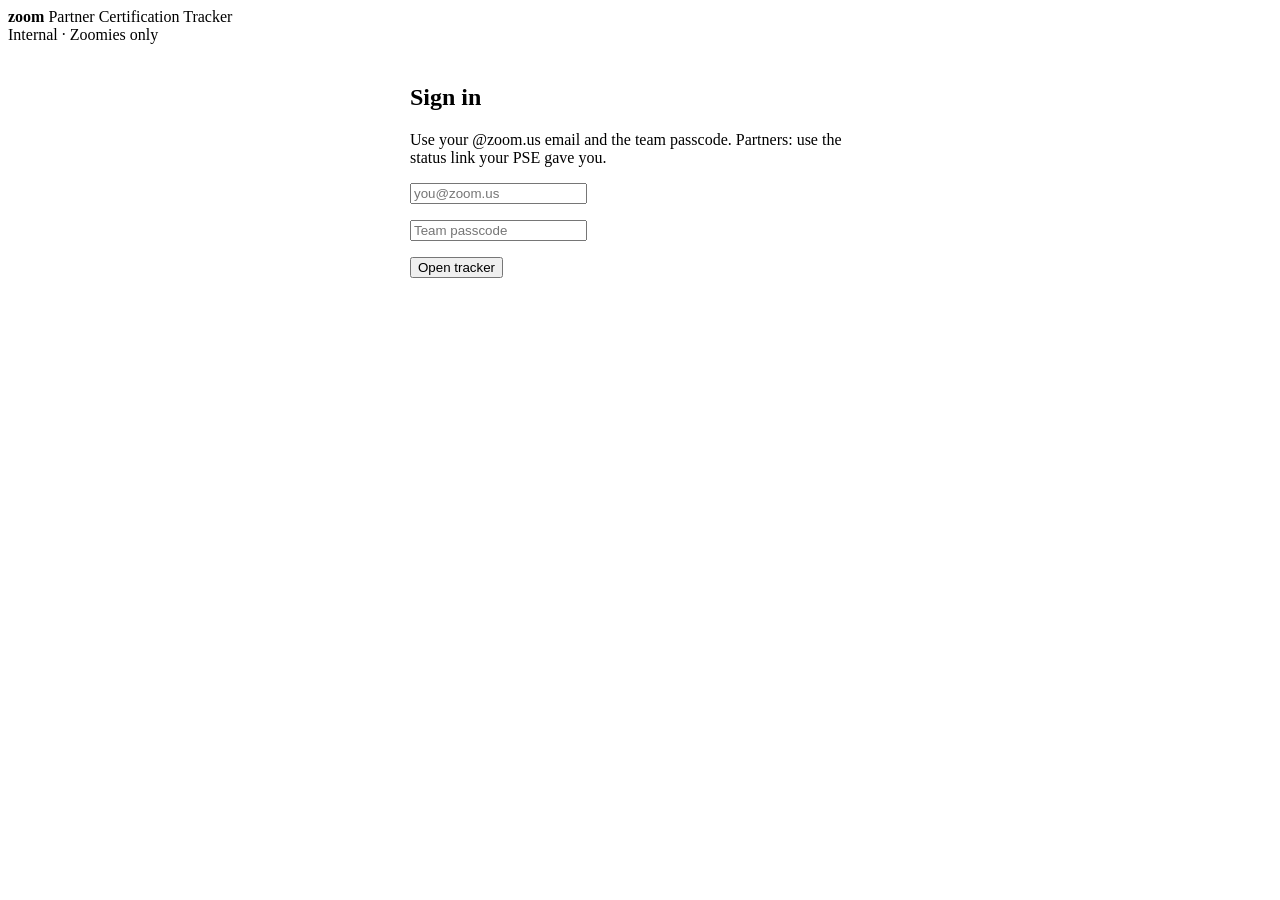
==== cert/index.html @ 80977209 "Partner cert tracker: cert/index.html" ====
<!doctype html><html lang="en"><head><meta charset="utf-8"><meta name="viewport" content="width=device-width,initial-scale=1">
<meta name="robots" content="noindex,nofollow"><title>Zoom Partner Certification Tracker (Internal)</title><link rel="stylesheet" href="assets/app.css"></head>
<body><header><div class="logo"><b>zoom</b> Partner Certification Tracker</div><div class="sub">Internal · Zoomies only</div></header>
<main id="app">
  <div class="card" id="login" style="max-width:460px;margin:40px auto">
    <h2>Sign in</h2><p class="small">Use your @zoom.us email and the team passcode. Partners: use the status link your PSE gave you.</p>
    <form id="f"><p><input id="em" type="email" placeholder="you@zoom.us" required></p>
    <p><input id="pw" type="password" placeholder="Team passcode" required></p>
    <button>Open tracker</button> <span id="msg" class="err"></span></form>
  </div>
</main>
<script src="assets/render.js"></script><script src="assets/crypto.js"></script>
<script>
const P = {done: 4, active: 3, ready: 2, todo: 1, locked: 0};
function overview(data) {
  const app = document.getElementById("app");
  const opts = data.partners.map((p, i) => `<option value="${i}">${esc(p.partner)}</option>`).join("");
  app.innerHTML = `${data.drift.length ? `<div class="warnbox">⚠️ Program guide changes detected: ${data.drift.map(esc).join(" ")}</div>` : ""}
  <div class="card"><div class="row">
    <div><input id="q" list="pl" placeholder="Search or pick a partner…"><datalist id="pl">${data.partners.map(p => `<option value="${esc(p.partner)}">`).join("")}</datalist></div>
    <div><select id="ft"><option value="">All tracks</option><option value="phone">Zoom Phone</option><option value="cx">Zoom CX</option><option value="zva">Zoom Virtual Agent</option></select></div>
    <div><select id="fc"><option value="">Any CAM</option>${[...new Set(data.partners.map(p => p.cam).filter(Boolean))].map(c => `<option>${esc(c)}</option>`).join("")}</select></div>
    <div><select id="so"><option value="name">Sort: name</option><option value="prog">Sort: furthest along</option></select></div>
  </div><p class="small">Data refreshed ${esc(data.updated)}. Click a partner for full detail.</p>
  <table class="grid" id="tb"></table></div><div id="detail"></div>`;
  const draw = () => {
    const q = document.getElementById("q").value.toLowerCase(), ft = document.getElementById("ft").value, fc = document.getElementById("fc").value, so = document.getElementById("so").value;
    const ks = ft ? [ft] : ["phone", "cx", "zva"];
    let rows = data.partners.map((p, i) => ({p, i, score: ks.reduce((s, k) => s + P[p.tracks[k].phase1.state] * 5 + P[p.tracks[k].phase2.state], 0)}))
      .filter(r => (!q || r.p.partner.toLowerCase().includes(q)) && (!fc || r.p.cam === fc));
    rows.sort((a, b) => so === "prog" ? b.score - a.score : a.p.partner.localeCompare(b.p.partner));
    const cell = ph => `<span class="pill ${ph.state}">${STATE[ph.state]}</span>`;
    document.getElementById("tb").innerHTML = `<tr><th>Partner</th><th>CAM</th>${ks.map(k => `<th>${esc(data.partners[0].tracks[k].label)} competency</th><th>Deployment</th>`).join("")}<th>Partner link</th></tr>` +
      rows.map(r => `<tr><td><a href="#" data-i="${r.i}">${esc(r.p.partner)}</a></td><td>${esc(r.p.cam)}</td>${ks.map(k => `<td>${cell(r.p.tracks[k].phase1)}</td><td>${cell(r.p.tracks[k].phase2)}</td>`).join("")}<td><button class="cp" data-t="${esc(r.p.token)}">Copy</button></td></tr>`).join("");
    document.querySelectorAll("#tb a[data-i]").forEach(a => a.addEventListener("click", e => { e.preventDefault(); openP(+a.dataset.i); }));
    document.querySelectorAll(".cp").forEach(b => b.addEventListener("click", () => { navigator.clipboard.writeText(new URL("status.html?p=" + b.dataset.t, location.href).href); b.textContent = "Copied ✓"; }));
  };
  const openP = i => {
    const p = data.partners[i];
    const extra = `<p class="small">Salesforce accounts merged: ${p.accounts.map(a => `${esc(a.name)} (${esc(a.id)})`).join(", ")}</p>`;
    renderPartner(document.getElementById("detail"), p, extra);
    document.getElementById("detail").scrollIntoView({behavior: "smooth"});
  };
  ["q", "ft", "fc", "so"].forEach(id => document.getElementById(id).addEventListener("input", draw));
  document.getElementById("q").addEventListener("change", () => { const i = data.partners.findIndex(p => p.partner === document.getElementById("q").value); if (i >= 0) openP(i); });
  draw();
}
document.getElementById("f").addEventListener("submit", async e => {
  e.preventDefault();
  const msg = document.getElementById("msg"), em = document.getElementById("em").value.trim().toLowerCase();
  if (!/@zoom\.(us|com)$/.test(em)) { msg.textContent = "Use your Zoom email."; return; }
  try {
    const blob = await (await fetch("data/internal.enc", {cache: "no-store"})).json();
    const data = await decrypt(blob, document.getElementById("pw").value);
    sessionStorage.setItem("zpass", document.getElementById("pw").value);
    overview(data);
  } catch (err) { msg.textContent = "Wrong passcode."; }
});
</script></body></html>
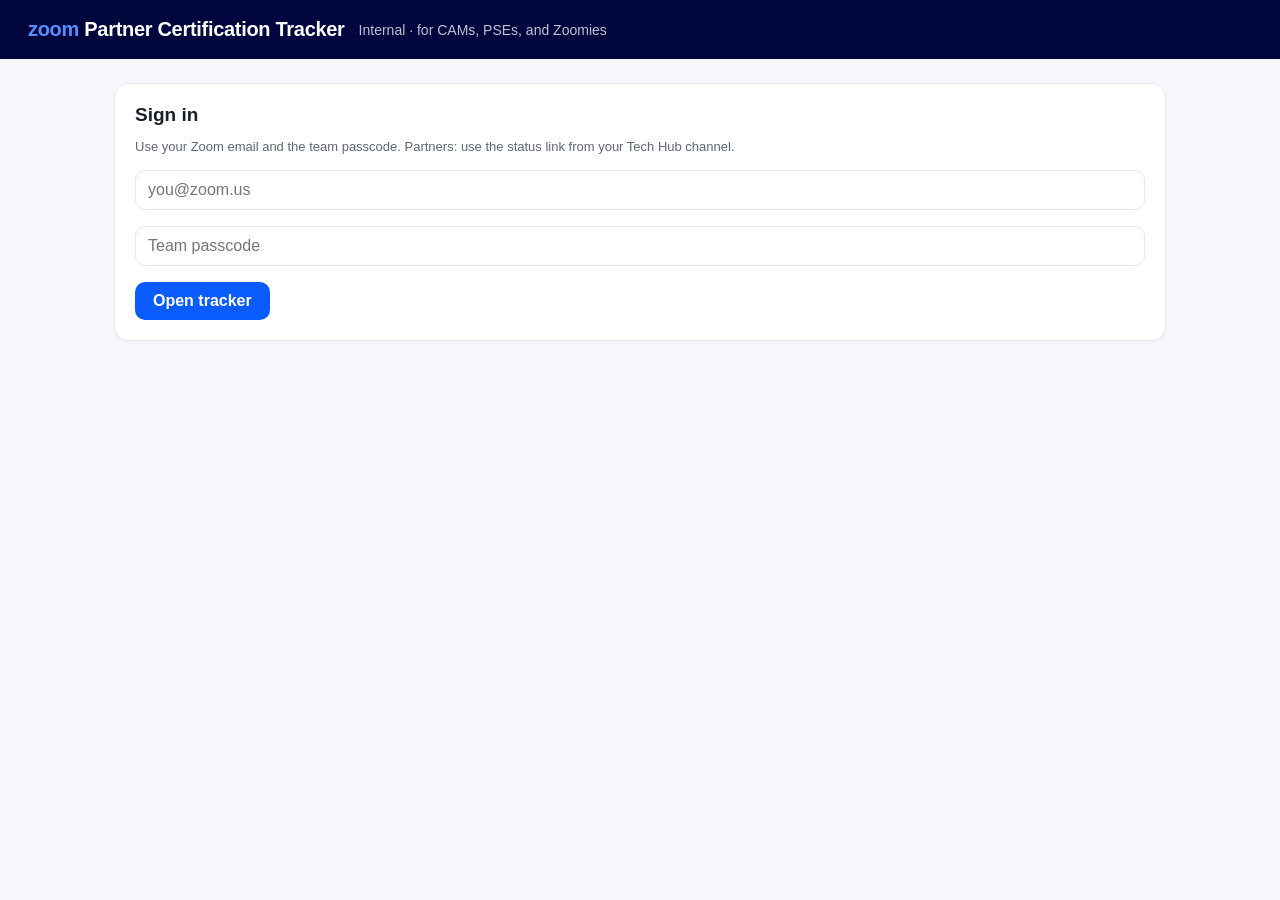
==== commit 37a722ec: "Partner cert tracker: cert/index.html" ====
--- a/cert/index.html
+++ b/cert/index.html
@@ -1,48 +1,71 @@
 <!doctype html><html lang="en"><head><meta charset="utf-8"><meta name="viewport" content="width=device-width,initial-scale=1">
 <meta name="robots" content="noindex,nofollow"><title>Zoom Partner Certification Tracker (Internal)</title><link rel="stylesheet" href="assets/app.css"></head>
-<body><header><div class="logo"><b>zoom</b> Partner Certification Tracker</div><div class="sub">Internal · Zoomies only</div></header>
+<body><header><div class="logo"><b>zoom</b> Partner Certification Tracker</div><div class="sub">Internal · for CAMs, PSEs, and Zoomies</div></header>
 <main id="app">
-  <div class="card" id="login" style="max-width:460px;margin:40px auto">
-    <h2>Sign in</h2><p class="small">Use your @zoom.us email and the team passcode. Partners: use the status link your PSE gave you.</p>
+  <div class="card login" id="login">
+    <h2>Sign in</h2><p class="small">Use your Zoom email and the team passcode. Partners: use the status link from your Tech Hub channel.</p>
     <form id="f"><p><input id="em" type="email" placeholder="you@zoom.us" required></p>
     <p><input id="pw" type="password" placeholder="Team passcode" required></p>
-    <button>Open tracker</button> <span id="msg" class="err"></span></form>
+    <button class="pri" type="submit">Open tracker</button> <span id="msg" class="err"></span></form>
   </div>
 </main>
 <script src="assets/render.js"></script><script src="assets/crypto.js"></script>
 <script>
-const P = {done: 4, active: 3, ready: 2, todo: 1, locked: 0};
+const KS = ["phone", "cx", "zva"], LBL = {phone: "Zoom Phone", cx: "Zoom CX", zva: "Zoom Virtual Agent"};
+function stepCell(t) {
+  const cls = t.step === 4 ? "b-done" : t.step >= 2 ? "b-active" : (t.comp_ready.length || t.comp_partial.length) ? "b-todo" : "b-none";
+  const txt = t.step === 4 ? "Certified" : t.step === 3 ? "3 · Deployment" : t.step === 2 ? "2 · Competency" : (t.comp_ready.length || t.comp_partial.length) ? "1 · Accrediting" : "Not started";
+  return `<span class="badge ${cls}" title="${esc(t.next)}">${txt}</span>`;
+}
 function overview(data) {
   const app = document.getElementById("app");
-  const opts = data.partners.map((p, i) => `<option value="${i}">${esc(p.partner)}</option>`).join("");
-  app.innerHTML = `${data.drift.length ? `<div class="warnbox">⚠️ Program guide changes detected: ${data.drift.map(esc).join(" ")}</div>` : ""}
-  <div class="card"><div class="row">
-    <div><input id="q" list="pl" placeholder="Search or pick a partner…"><datalist id="pl">${data.partners.map(p => `<option value="${esc(p.partner)}">`).join("")}</datalist></div>
-    <div><select id="ft"><option value="">All tracks</option><option value="phone">Zoom Phone</option><option value="cx">Zoom CX</option><option value="zva">Zoom Virtual Agent</option></select></div>
-    <div><select id="fc"><option value="">Any CAM</option>${[...new Set(data.partners.map(p => p.cam).filter(Boolean))].map(c => `<option>${esc(c)}</option>`).join("")}</select></div>
-    <div><select id="so"><option value="name">Sort: name</option><option value="prog">Sort: furthest along</option></select></div>
-  </div><p class="small">Data refreshed ${esc(data.updated)}. Click a partner for full detail.</p>
-  <table class="grid" id="tb"></table></div><div id="detail"></div>`;
+  const P = data.partners;
+  const cams = [...new Set(P.map(p => p.cam).filter(Boolean))].sort();
+  const count = f => P.filter(p => KS.some(k => f(p.tracks[k]))).length;
+  app.innerHTML = `${data.drift.length ? `<div class="drift">⚠️ Program guide change detected: ${data.drift.map(esc).join(" ")}</div>` : ""}
+  <div class="kpis">
+    <div class="kpi"><b>${P.length}</b><span>Engaged partners</span></div>
+    <div class="kpi"><b>${count(t => t.step === 2)}</b><span>With a competency in progress</span></div>
+    <div class="kpi"><b>${count(t => t.step === 3)}</b><span>Working on deployment</span></div>
+    <div class="kpi"><b>${count(t => t.step === 4)}</b><span>Deployment Certified (any track)</span></div>
+  </div>
+  <div class="card" id="listcard">
+    <div class="filters">
+      <input id="q" placeholder="Search partners…">
+      <select id="fc"><option value="">All CAMs</option>${cams.map(c => `<option>${esc(c)}</option>`).join("")}</select>
+      <select id="ft"><option value="">All tracks</option>${KS.map(k => `<option value="${k}">${LBL[k]}</option>`).join("")}</select>
+      <select id="fs"><option value="">Any stage</option><option value="1">Step 1 · Accrediting</option><option value="2">Step 2 · Competency</option><option value="3">Step 3 · Deployment</option><option value="4">Certified</option></select>
+    </div>
+    <div class="small" style="margin-bottom:8px">Data as of ${esc(data.updated)}. Click a row for full detail. Hover a badge to see the next step.</div>
+    <div style="overflow-x:auto"><table class="list"><thead><tr>
+      <th data-s="name">Partner ↕</th><th data-s="cam">CAM ↕</th>${KS.map(k => `<th data-s="${k}">${LBL[k]} ↕</th>`).join("")}<th>Partner link</th></tr></thead><tbody id="tb"></tbody></table></div>
+  </div><div id="detail"></div>`;
+  let sortKey = "name", dir = 1;
   const draw = () => {
-    const q = document.getElementById("q").value.toLowerCase(), ft = document.getElementById("ft").value, fc = document.getElementById("fc").value, so = document.getElementById("so").value;
-    const ks = ft ? [ft] : ["phone", "cx", "zva"];
-    let rows = data.partners.map((p, i) => ({p, i, score: ks.reduce((s, k) => s + P[p.tracks[k].phase1.state] * 5 + P[p.tracks[k].phase2.state], 0)}))
-      .filter(r => (!q || r.p.partner.toLowerCase().includes(q)) && (!fc || r.p.cam === fc));
-    rows.sort((a, b) => so === "prog" ? b.score - a.score : a.p.partner.localeCompare(b.p.partner));
-    const cell = ph => `<span class="pill ${ph.state}">${STATE[ph.state]}</span>`;
-    document.getElementById("tb").innerHTML = `<tr><th>Partner</th><th>CAM</th>${ks.map(k => `<th>${esc(data.partners[0].tracks[k].label)} competency</th><th>Deployment</th>`).join("")}<th>Partner link</th></tr>` +
-      rows.map(r => `<tr><td><a href="#" data-i="${r.i}">${esc(r.p.partner)}</a></td><td>${esc(r.p.cam)}</td>${ks.map(k => `<td>${cell(r.p.tracks[k].phase1)}</td><td>${cell(r.p.tracks[k].phase2)}</td>`).join("")}<td><button class="cp" data-t="${esc(r.p.token)}">Copy</button></td></tr>`).join("");
-    document.querySelectorAll("#tb a[data-i]").forEach(a => a.addEventListener("click", e => { e.preventDefault(); openP(+a.dataset.i); }));
+    const q = document.getElementById("q").value.toLowerCase(), fc = document.getElementById("fc").value,
+          ft = document.getElementById("ft").value, fs = +document.getElementById("fs").value;
+    let rows = P.map((p, i) => ({p, i})).filter(({p}) => (!q || p.partner.toLowerCase().includes(q)) && (!fc || p.cam === fc)
+      && (!fs || (ft ? [ft] : KS).some(k => p.tracks[k].step === fs && (fs > 1 || p.tracks[k].comp_ready.length || p.tracks[k].comp_partial.length))));
+    const val = (p) => sortKey === "name" ? p.partner.toLowerCase() : sortKey === "cam" ? (p.cam || "~").toLowerCase() : -(p.tracks[sortKey].step * 10 + p.tracks[sortKey].comp_ready.length);
+    rows.sort((a, b) => (val(a.p) > val(b.p) ? 1 : val(a.p) < val(b.p) ? -1 : 0) * dir);
+    document.getElementById("tb").innerHTML = rows.map(({p, i}) => `<tr data-i="${i}"><td><b>${esc(p.partner)}</b>${(p.focus || []).length ? ` <span class="badge b-focus">${p.focus.map(k => LBL[k]).join(", ")}</span>` : ""}</td>
+      <td>${esc(p.cam || "Unknown")}</td>${KS.map(k => `<td style="${ft && ft !== k ? "opacity:.35" : ""}">${stepCell(p.tracks[k])}</td>`).join("")}
+      <td><button class="ghost cp" data-t="${esc(p.token)}">Copy link</button></td></tr>`).join("") || `<tr><td colspan="6" class="small">No partners match.</td></tr>`;
+    document.querySelectorAll("#tb tr[data-i]").forEach(tr => tr.addEventListener("click", e => { if (!e.target.closest(".cp")) openP(+tr.dataset.i); }));
     document.querySelectorAll(".cp").forEach(b => b.addEventListener("click", () => { navigator.clipboard.writeText(new URL("status.html?p=" + b.dataset.t, location.href).href); b.textContent = "Copied ✓"; }));
   };
   const openP = i => {
-    const p = data.partners[i];
-    const extra = `<p class="small">Salesforce accounts merged: ${p.accounts.map(a => `${esc(a.name)} (${esc(a.id)})`).join(", ")}</p>`;
-    renderPartner(document.getElementById("detail"), p, extra);
-    document.getElementById("detail").scrollIntoView({behavior: "smooth"});
+    const p = P[i], d = document.getElementById("detail");
+    document.getElementById("listcard").style.display = "none";
+    document.querySelector(".kpis").style.display = "none";
+    const extra = `<p class="small" style="margin-top:10px">Salesforce accounts merged: ${p.accounts.map(a => `${esc(a.name)} (${esc(a.id)})`).join(" · ")}${p.tech_hub ? ` · Tech Hub: ${esc(p.tech_hub)}` : ""}</p>`;
+    d.innerHTML = `<div class="back"><button class="ghost" id="bk">← All partners</button></div><div id="pv"></div>`;
+    renderPartner(document.getElementById("pv"), p, extra);
+    document.getElementById("bk").addEventListener("click", () => { d.innerHTML = ""; document.getElementById("listcard").style.display = ""; document.querySelector(".kpis").style.display = ""; });
+    window.scrollTo({top: 0, behavior: "smooth"});
   };
-  ["q", "ft", "fc", "so"].forEach(id => document.getElementById(id).addEventListener("input", draw));
-  document.getElementById("q").addEventListener("change", () => { const i = data.partners.findIndex(p => p.partner === document.getElementById("q").value); if (i >= 0) openP(i); });
+  document.querySelectorAll("th[data-s]").forEach(th => th.addEventListener("click", () => { dir = sortKey === th.dataset.s ? -dir : 1; sortKey = th.dataset.s; draw(); }));
+  ["q", "fc", "ft", "fs"].forEach(id => document.getElementById(id).addEventListener("input", draw));
   draw();
 }
 document.getElementById("f").addEventListener("submit", async e => {
@@ -51,9 +74,7 @@
   if (!/@zoom\.(us|com)$/.test(em)) { msg.textContent = "Use your Zoom email."; return; }
   try {
     const blob = await (await fetch("data/internal.enc", {cache: "no-store"})).json();
-    const data = await decrypt(blob, document.getElementById("pw").value);
-    sessionStorage.setItem("zpass", document.getElementById("pw").value);
-    overview(data);
+    overview(await decrypt(blob, document.getElementById("pw").value));
   } catch (err) { msg.textContent = "Wrong passcode."; }
 });
 </script></body></html>
--- a/cert/assets/app.css
+++ b/cert/assets/app.css
@@ -0,0 +1,32 @@
+:root{--blue:#0B5CFF;--navy:#00053D;--bg:#F5F7FB;--card:#fff;--line:#E4E8F0;--ink:#1B1F2A;--mut:#5E6675;--ok:#12A36A;--warn:#F2A900;--lock:#A0A7B4;--todo:#E5484D}
+*{box-sizing:border-box}body{margin:0;font-family:-apple-system,"Segoe UI",Inter,Roboto,Arial,sans-serif;background:var(--bg);color:var(--ink)}
+header{background:var(--navy);color:#fff;padding:18px 28px;display:flex;align-items:center;gap:14px}
+header .logo{font-weight:800;font-size:20px;letter-spacing:-.3px}header .logo b{color:#5B8CFF}
+header .sub{opacity:.75;font-size:14px}main{max-width:1100px;margin:0 auto;padding:24px}
+.card{background:var(--card);border:1px solid var(--line);border-radius:14px;padding:20px;margin-bottom:18px;box-shadow:0 1px 2px rgba(0,0,0,.03)}
+h1{font-size:26px;margin:0 0 4px}h2{font-size:19px;margin:0}h3{font-size:14px;text-transform:uppercase;letter-spacing:.6px;color:var(--mut);margin:18px 0 8px}
+.meta{color:var(--mut);font-size:14px}.tabs{display:flex;gap:8px;margin:16px 0}
+.tab{border:1px solid var(--line);background:#fff;padding:9px 16px;border-radius:999px;cursor:pointer;font-weight:600;color:var(--mut)}
+.tab.on{background:var(--blue);border-color:var(--blue);color:#fff}
+.chain{display:grid;grid-template-columns:1fr 40px 1fr;align-items:stretch;gap:0;margin:14px 0}
+.arrow{display:flex;align-items:center;justify-content:center;color:var(--lock);font-size:24px}
+.phase{border:2px solid var(--line);border-radius:12px;padding:16px}
+.phase.done{border-color:var(--ok);background:#F0FBF6}.phase.active{border-color:var(--blue);background:#F2F6FF}
+.phase.ready{border-color:var(--warn);background:#FFF9EA}.phase.locked{opacity:.75;background:#FAFBFC}
+.pill{display:inline-block;font-size:12px;font-weight:700;padding:3px 10px;border-radius:999px;color:#fff;margin-bottom:8px}
+.pill.done{background:var(--ok)}.pill.active{background:var(--blue)}.pill.ready{background:var(--warn);color:#3a2b00}.pill.todo{background:var(--todo)}.pill.locked{background:var(--lock)}
+.bar{height:10px;background:var(--line);border-radius:99px;overflow:hidden;margin:10px 0 4px}.bar i{display:block;height:100%;background:var(--blue)}
+.phase.done .bar i{background:var(--ok)}.small{font-size:13px;color:var(--mut)}
+table{width:100%;border-collapse:collapse;font-size:14px}th,td{text-align:left;padding:8px 6px;border-bottom:1px solid var(--line);vertical-align:top}
+th{color:var(--mut);font-weight:600;font-size:12px;text-transform:uppercase}
+.y{color:var(--ok);font-weight:700}.n{color:#C4CAD4}
+a{color:var(--blue)}ol{padding-left:20px}li{margin:6px 0}
+.clock{background:#FFF4E5;border:1px solid #FFD8A8;border-radius:10px;padding:10px 14px;margin:6px 0;font-size:14px}
+.owner{background:#EEF3FF;border-left:4px solid var(--blue);padding:12px 16px;border-radius:8px;font-size:14px}
+input,select{font:inherit;padding:10px 12px;border:1px solid var(--line);border-radius:10px;width:100%}
+button{font:inherit;background:var(--blue);color:#fff;border:0;padding:10px 18px;border-radius:10px;cursor:pointer;font-weight:600}
+.row{display:flex;gap:10px;flex-wrap:wrap}.row>*{flex:1;min-width:180px}
+.grid td .dot{display:inline-block;width:10px;height:10px;border-radius:50%;margin-right:6px}
+.err{color:var(--todo)}.warnbox{background:#FFF1F1;border:1px solid #FFC9C9;border-radius:10px;padding:10px 14px;margin-bottom:12px}
+details summary{cursor:pointer;font-weight:600;margin:8px 0}
+@media(max-width:720px){.chain{grid-template-columns:1fr}.arrow{transform:rotate(90deg);height:30px}}
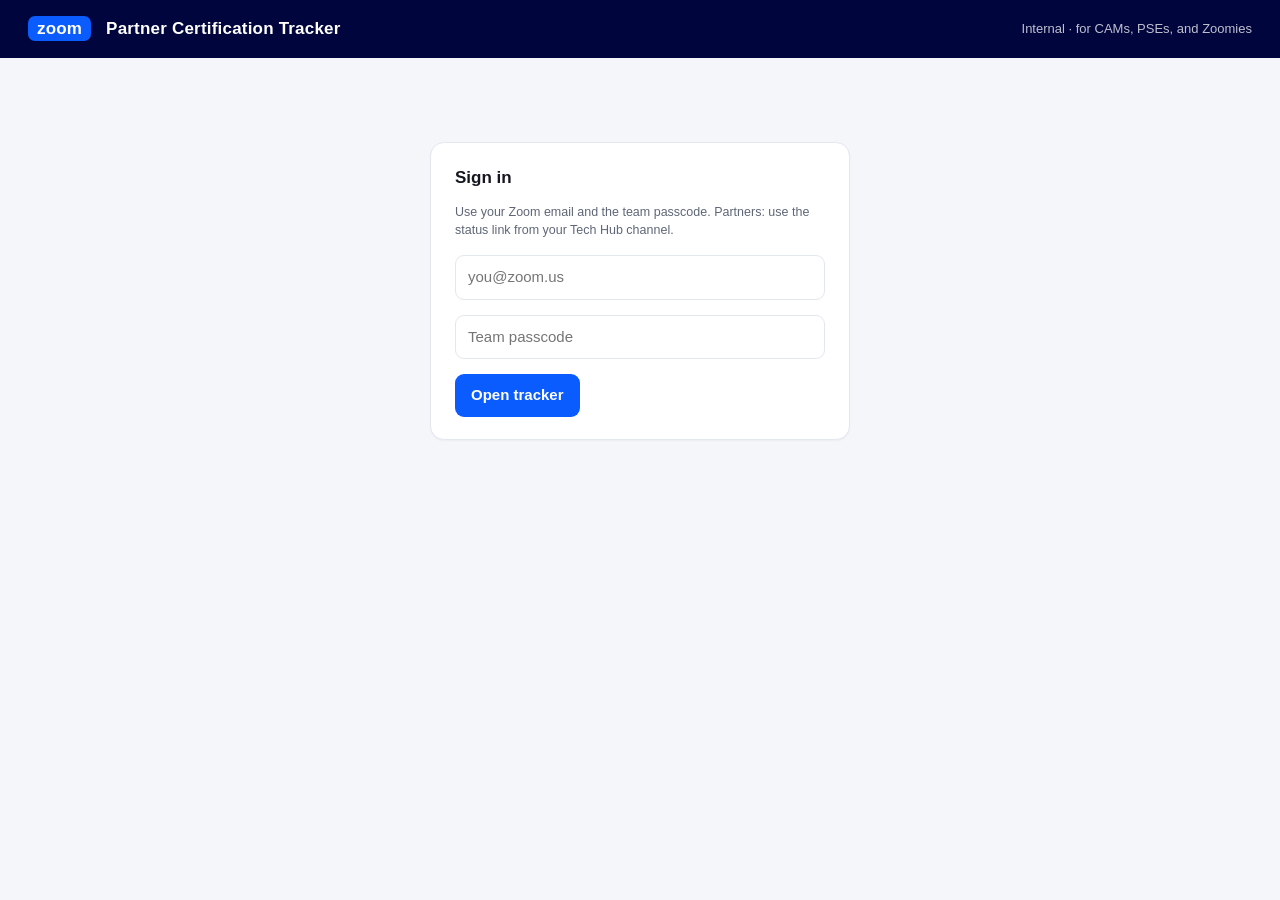
==== commit e2eb47b3: "Partner cert tracker: cert/index.html" ====
--- a/cert/index.html
+++ b/cert/index.html
@@ -23,6 +23,7 @@
   const cams = [...new Set(P.map(p => p.cam).filter(Boolean))].sort();
   const count = f => P.filter(p => KS.some(k => f(p.tracks[k]))).length;
   app.innerHTML = `${data.drift.length ? `<div class="drift">⚠️ Program guide change detected: ${data.drift.map(esc).join(" ")}</div>` : ""}
+  ${(data.changes && data.changes.changes && data.changes.changes.length) ? `<div class="card" style="background:#F8FAFF;border-color:#D6E2FF"><b>Changes in the ${esc(data.changes.date)} refresh</b><ul style="margin:8px 0 0">${data.changes.changes.map(c => `<li>${esc(c)}</li>`).join("")}</ul></div>` : ""}
   <div class="kpis">
     <div class="kpi"><b>${P.length}</b><span>Engaged partners</span></div>
     <div class="kpi"><b>${count(t => t.step === 2)}</b><span>With a competency in progress</span></div>
@@ -48,7 +49,7 @@
       && (!fs || (ft ? [ft] : KS).some(k => p.tracks[k].step === fs && (fs > 1 || p.tracks[k].comp_ready.length || p.tracks[k].comp_partial.length))));
     const val = (p) => sortKey === "name" ? p.partner.toLowerCase() : sortKey === "cam" ? (p.cam || "~").toLowerCase() : -(p.tracks[sortKey].step * 10 + p.tracks[sortKey].comp_ready.length);
     rows.sort((a, b) => (val(a.p) > val(b.p) ? 1 : val(a.p) < val(b.p) ? -1 : 0) * dir);
-    document.getElementById("tb").innerHTML = rows.map(({p, i}) => `<tr data-i="${i}"><td><b>${esc(p.partner)}</b>${(p.focus || []).length ? ` <span class="badge b-focus">${p.focus.map(k => LBL[k]).join(", ")}</span>` : ""}</td>
+    document.getElementById("tb").innerHTML = rows.map(({p, i}) => `<tr data-i="${i}"><td><b>${esc(p.partner)}</b>${p.confirm_roster ? ' <span class="badge b-todo" title="Not in the roster. Name and Salesforce match were guessed.">Confirm in roster</span>' : ""}${p.added ? ` <span class="badge b-active" title="${esc((p.reasons || []).join("; "))}">New</span>` : ""}<div class="small">${esc((p.reasons || []).join(" · "))}</div>${(p.focus || []).length ? ` <span class="badge b-focus">${p.focus.map(k => LBL[k]).join(", ")}</span>` : ""}</td>
       <td>${esc(p.cam || "Unknown")}</td>${KS.map(k => `<td style="${ft && ft !== k ? "opacity:.35" : ""}">${stepCell(p.tracks[k])}</td>`).join("")}
       <td><button class="ghost cp" data-t="${esc(p.token)}">Copy link</button></td></tr>`).join("") || `<tr><td colspan="6" class="small">No partners match.</td></tr>`;
     document.querySelectorAll("#tb tr[data-i]").forEach(tr => tr.addEventListener("click", e => { if (!e.target.closest(".cp")) openP(+tr.dataset.i); }));
--- a/cert/assets/app.css
+++ b/cert/assets/app.css
@@ -1,32 +1,78 @@
-:root{--blue:#0B5CFF;--navy:#00053D;--bg:#F5F7FB;--card:#fff;--line:#E4E8F0;--ink:#1B1F2A;--mut:#5E6675;--ok:#12A36A;--warn:#F2A900;--lock:#A0A7B4;--todo:#E5484D}
-*{box-sizing:border-box}body{margin:0;font-family:-apple-system,"Segoe UI",Inter,Roboto,Arial,sans-serif;background:var(--bg);color:var(--ink)}
-header{background:var(--navy);color:#fff;padding:18px 28px;display:flex;align-items:center;gap:14px}
-header .logo{font-weight:800;font-size:20px;letter-spacing:-.3px}header .logo b{color:#5B8CFF}
-header .sub{opacity:.75;font-size:14px}main{max-width:1100px;margin:0 auto;padding:24px}
-.card{background:var(--card);border:1px solid var(--line);border-radius:14px;padding:20px;margin-bottom:18px;box-shadow:0 1px 2px rgba(0,0,0,.03)}
-h1{font-size:26px;margin:0 0 4px}h2{font-size:19px;margin:0}h3{font-size:14px;text-transform:uppercase;letter-spacing:.6px;color:var(--mut);margin:18px 0 8px}
-.meta{color:var(--mut);font-size:14px}.tabs{display:flex;gap:8px;margin:16px 0}
-.tab{border:1px solid var(--line);background:#fff;padding:9px 16px;border-radius:999px;cursor:pointer;font-weight:600;color:var(--mut)}
-.tab.on{background:var(--blue);border-color:var(--blue);color:#fff}
-.chain{display:grid;grid-template-columns:1fr 40px 1fr;align-items:stretch;gap:0;margin:14px 0}
-.arrow{display:flex;align-items:center;justify-content:center;color:var(--lock);font-size:24px}
-.phase{border:2px solid var(--line);border-radius:12px;padding:16px}
-.phase.done{border-color:var(--ok);background:#F0FBF6}.phase.active{border-color:var(--blue);background:#F2F6FF}
-.phase.ready{border-color:var(--warn);background:#FFF9EA}.phase.locked{opacity:.75;background:#FAFBFC}
-.pill{display:inline-block;font-size:12px;font-weight:700;padding:3px 10px;border-radius:999px;color:#fff;margin-bottom:8px}
-.pill.done{background:var(--ok)}.pill.active{background:var(--blue)}.pill.ready{background:var(--warn);color:#3a2b00}.pill.todo{background:var(--todo)}.pill.locked{background:var(--lock)}
-.bar{height:10px;background:var(--line);border-radius:99px;overflow:hidden;margin:10px 0 4px}.bar i{display:block;height:100%;background:var(--blue)}
-.phase.done .bar i{background:var(--ok)}.small{font-size:13px;color:var(--mut)}
-table{width:100%;border-collapse:collapse;font-size:14px}th,td{text-align:left;padding:8px 6px;border-bottom:1px solid var(--line);vertical-align:top}
-th{color:var(--mut);font-weight:600;font-size:12px;text-transform:uppercase}
-.y{color:var(--ok);font-weight:700}.n{color:#C4CAD4}
-a{color:var(--blue)}ol{padding-left:20px}li{margin:6px 0}
-.clock{background:#FFF4E5;border:1px solid #FFD8A8;border-radius:10px;padding:10px 14px;margin:6px 0;font-size:14px}
-.owner{background:#EEF3FF;border-left:4px solid var(--blue);padding:12px 16px;border-radius:8px;font-size:14px}
-input,select{font:inherit;padding:10px 12px;border:1px solid var(--line);border-radius:10px;width:100%}
-button{font:inherit;background:var(--blue);color:#fff;border:0;padding:10px 18px;border-radius:10px;cursor:pointer;font-weight:600}
-.row{display:flex;gap:10px;flex-wrap:wrap}.row>*{flex:1;min-width:180px}
-.grid td .dot{display:inline-block;width:10px;height:10px;border-radius:50%;margin-right:6px}
-.err{color:var(--todo)}.warnbox{background:#FFF1F1;border:1px solid #FFC9C9;border-radius:10px;padding:10px 14px;margin-bottom:12px}
-details summary{cursor:pointer;font-weight:600;margin:8px 0}
-@media(max-width:720px){.chain{grid-template-columns:1fr}.arrow{transform:rotate(90deg);height:30px}}
+:root{--blue:#0B5CFF;--blue2:#E8F0FF;--navy:#00053D;--bg:#F4F6FA;--card:#fff;--line:#E3E7EF;--ink:#14171F;--mut:#5E6677;
+--green:#12B76A;--green2:#E7F8EF;--amber:#F79009;--amber2:#FEF4E6;--gray:#98A2B3;--gray2:#F2F4F7;--red:#D92D20}
+*{box-sizing:border-box}
+body{margin:0;font:15px/1.5 -apple-system,BlinkMacSystemFont,"Segoe UI",Lato,Roboto,Helvetica,Arial,sans-serif;background:var(--bg);color:var(--ink)}
+a{color:var(--blue);text-decoration:none}a:hover{text-decoration:underline}
+header{background:var(--navy);color:#fff;padding:16px 28px;display:flex;align-items:center;justify-content:space-between;gap:16px;flex-wrap:wrap}
+.logo{font-size:17px;font-weight:600;letter-spacing:.2px}.logo b{color:#fff;background:var(--blue);padding:3px 9px;border-radius:7px;margin-right:10px;font-weight:800}
+header .sub{opacity:.75;font-size:13px}
+main{max-width:1120px;margin:0 auto;padding:24px 20px 60px}
+.card{background:var(--card);border:1px solid var(--line);border-radius:14px;padding:22px 24px;margin-bottom:18px;box-shadow:0 1px 2px rgba(16,24,40,.04)}
+h1{font-size:26px;margin:0 0 4px;letter-spacing:-.3px}h2{font-size:17px;margin:0}h3{font-size:14px;text-transform:uppercase;letter-spacing:.6px;color:var(--mut);margin:26px 0 10px}
+.meta{color:var(--mut);font-size:13px}.small{font-size:12.5px;color:var(--mut)}
+.fresh{display:inline-flex;align-items:center;gap:6px;background:var(--gray2);border-radius:999px;padding:4px 12px;font-size:12.5px;color:var(--mut);margin-top:10px}
+.fresh i{width:8px;height:8px;border-radius:50%;background:var(--green);display:inline-block}
+/* track summary tiles */
+.tiles{display:grid;grid-template-columns:repeat(3,1fr);gap:14px;margin-top:20px}
+.tile{border:1.5px solid var(--line);border-radius:12px;padding:14px 16px;cursor:pointer;background:#fff;text-align:left;font:inherit;color:inherit;transition:.15s}
+.tile:hover{border-color:#B9CCFF}.tile.on{border-color:var(--blue);box-shadow:0 0 0 3px var(--blue2)}
+.tile .tn{font-weight:700;display:flex;justify-content:space-between;align-items:center;gap:8px}
+.tile .st{font-size:24px;font-weight:800;margin:6px 0 2px;letter-spacing:-.4px}.tile .st span{font-size:14px;color:var(--mut);font-weight:600}
+.dots{display:flex;gap:5px;margin-top:8px}.dots i{flex:1;height:6px;border-radius:3px;background:var(--gray2)}.dots i.f{background:var(--blue)}.dots i.d{background:var(--green)}
+.badge{display:inline-block;font-size:11.5px;font-weight:700;padding:3px 9px;border-radius:999px;white-space:nowrap}
+.b-done{background:var(--green2);color:#067647}.b-active{background:var(--blue2);color:var(--blue)}.b-todo{background:var(--amber2);color:#B54708}.b-none{background:var(--gray2);color:var(--mut)}.b-focus{background:var(--navy);color:#fff}
+/* stepper */
+.stepper{display:flex;margin:6px 0 4px;counter-reset:s}
+.step{flex:1;position:relative;text-align:center;padding-top:44px;font-size:12.5px;color:var(--mut);font-weight:600}
+.step:before{content:counter(s);counter-increment:s;position:absolute;top:0;left:50%;transform:translateX(-50%);width:34px;height:34px;border-radius:50%;background:#fff;border:2px solid var(--line);display:flex;align-items:center;justify-content:center;font-weight:800;color:var(--gray);z-index:1}
+.step:after{content:"";position:absolute;top:16px;left:-50%;width:100%;height:3px;background:var(--line)}
+.step:first-child:after{display:none}
+.step.done{color:var(--ink)}.step.done:before{content:"✓";background:var(--green);border-color:var(--green);color:#fff}.step.done:after,.step.cur:after{background:var(--green)}
+.step.cur{color:var(--blue)}.step.cur:before{background:var(--blue);border-color:var(--blue);color:#fff;box-shadow:0 0 0 5px var(--blue2)}
+/* next action */
+.next{display:flex;gap:14px;align-items:flex-start;background:linear-gradient(90deg,var(--blue2),#fff);border:1px solid #CFDDFF;border-left:5px solid var(--blue);border-radius:12px;padding:16px 18px;margin-top:22px}
+.next .ic{font-size:24px;line-height:1}.next .lbl{font-size:12px;font-weight:800;color:var(--blue);text-transform:uppercase;letter-spacing:.6px}
+.next .txt{font-size:17px;font-weight:600;margin-top:2px}
+.next.done{background:linear-gradient(90deg,var(--green2),#fff);border-color:#ABEFC6;border-left-color:var(--green)}.next.done .lbl{color:#067647}
+.clock{margin-top:10px;background:var(--amber2);border-radius:10px;padding:10px 14px;font-size:14px}
+/* grid */
+.gridwrap{overflow-x:auto;border:1px solid var(--line);border-radius:12px}
+table.grid{border-collapse:collapse;width:100%;font-size:14px}
+.grid th,.grid td{padding:10px 12px;border-bottom:1px solid var(--line);text-align:center;white-space:nowrap}
+.grid th{background:#FAFBFC;font-size:12px;color:var(--mut);font-weight:700;vertical-align:bottom}
+.grid th.grp{font-size:11px;text-transform:uppercase;letter-spacing:.6px;color:var(--navy);background:var(--blue2)}
+.grid td:first-child,.grid th:first-child{text-align:left;font-weight:600;position:sticky;left:0;background:#fff}
+.grid th:first-child{background:#FAFBFC}
+.grid tr:last-child td{border-bottom:0}
+.grid .sep{border-left:2px solid var(--line)}
+.ck{display:inline-flex;width:26px;height:26px;border-radius:50%;background:var(--green);color:#fff;align-items:center;justify-content:center;font-weight:800;font-size:14px}
+.ck.new{background:var(--blue)}
+.dash{color:#C4CAD4;font-size:18px}.dt{display:block;font-size:11px;color:var(--mut);margin-top:2px}
+.role{font-size:11px;font-weight:700;color:var(--mut);display:block}
+.role.ok{color:#067647}
+.legend{display:flex;gap:16px;flex-wrap:wrap;font-size:12.5px;color:var(--mut);margin-top:10px}
+.legend span{display:inline-flex;align-items:center;gap:6px}
+.legend .ck{width:16px;height:16px;font-size:10px}
+.cols{display:grid;grid-template-columns:1fr 1fr;gap:18px}
+.box{border:1px solid var(--line);border-radius:12px;padding:16px 18px}
+.box h4{margin:0 0 8px;font-size:14px}
+.box ul{margin:0;padding-left:18px}.box li{margin:4px 0}
+details{border-top:1px solid var(--line);padding:12px 0}details:first-of-type{border-top:0}
+summary{cursor:pointer;font-weight:600}details p{margin:8px 0 0;color:var(--mut)}
+.owner{background:#F8FAFF;border-color:#D6E2FF}
+/* internal */
+.login{max-width:420px;margin:60px auto}
+input,select{font:inherit;padding:10px 12px;border:1px solid var(--line);border-radius:9px;width:100%;background:#fff}
+button.pri{font:inherit;font-weight:700;background:var(--blue);color:#fff;border:0;border-radius:9px;padding:10px 16px;cursor:pointer}
+button.ghost{font:inherit;font-size:13px;background:#fff;border:1px solid var(--line);border-radius:8px;padding:6px 10px;cursor:pointer}
+.err{color:var(--red);font-size:13px}
+.kpis{display:grid;grid-template-columns:repeat(4,1fr);gap:14px;margin-bottom:18px}
+.kpi{background:#fff;border:1px solid var(--line);border-radius:12px;padding:14px 16px}.kpi b{display:block;font-size:26px;letter-spacing:-.5px}.kpi span{font-size:12.5px;color:var(--mut)}
+.filters{display:flex;gap:10px;flex-wrap:wrap;margin-bottom:14px}.filters>*{flex:1;min-width:150px}
+table.list{width:100%;border-collapse:collapse;font-size:14px}
+.list th{text-align:left;font-size:12px;color:var(--mut);padding:10px 12px;border-bottom:2px solid var(--line);cursor:pointer;user-select:none;white-space:nowrap}
+.list td{padding:11px 12px;border-bottom:1px solid var(--line)}
+.list tbody tr{cursor:pointer}.list tbody tr:hover{background:#F8FAFF}
+.drift{background:#FEF3F2;border:1px solid #FECDCA;color:#912018;border-radius:10px;padding:10px 14px;margin-bottom:14px;font-size:13.5px}
+.back{margin-bottom:14px}
+@media(max-width:760px){.tiles,.cols,.kpis{grid-template-columns:1fr}.step{font-size:11px}h1{font-size:22px}}
